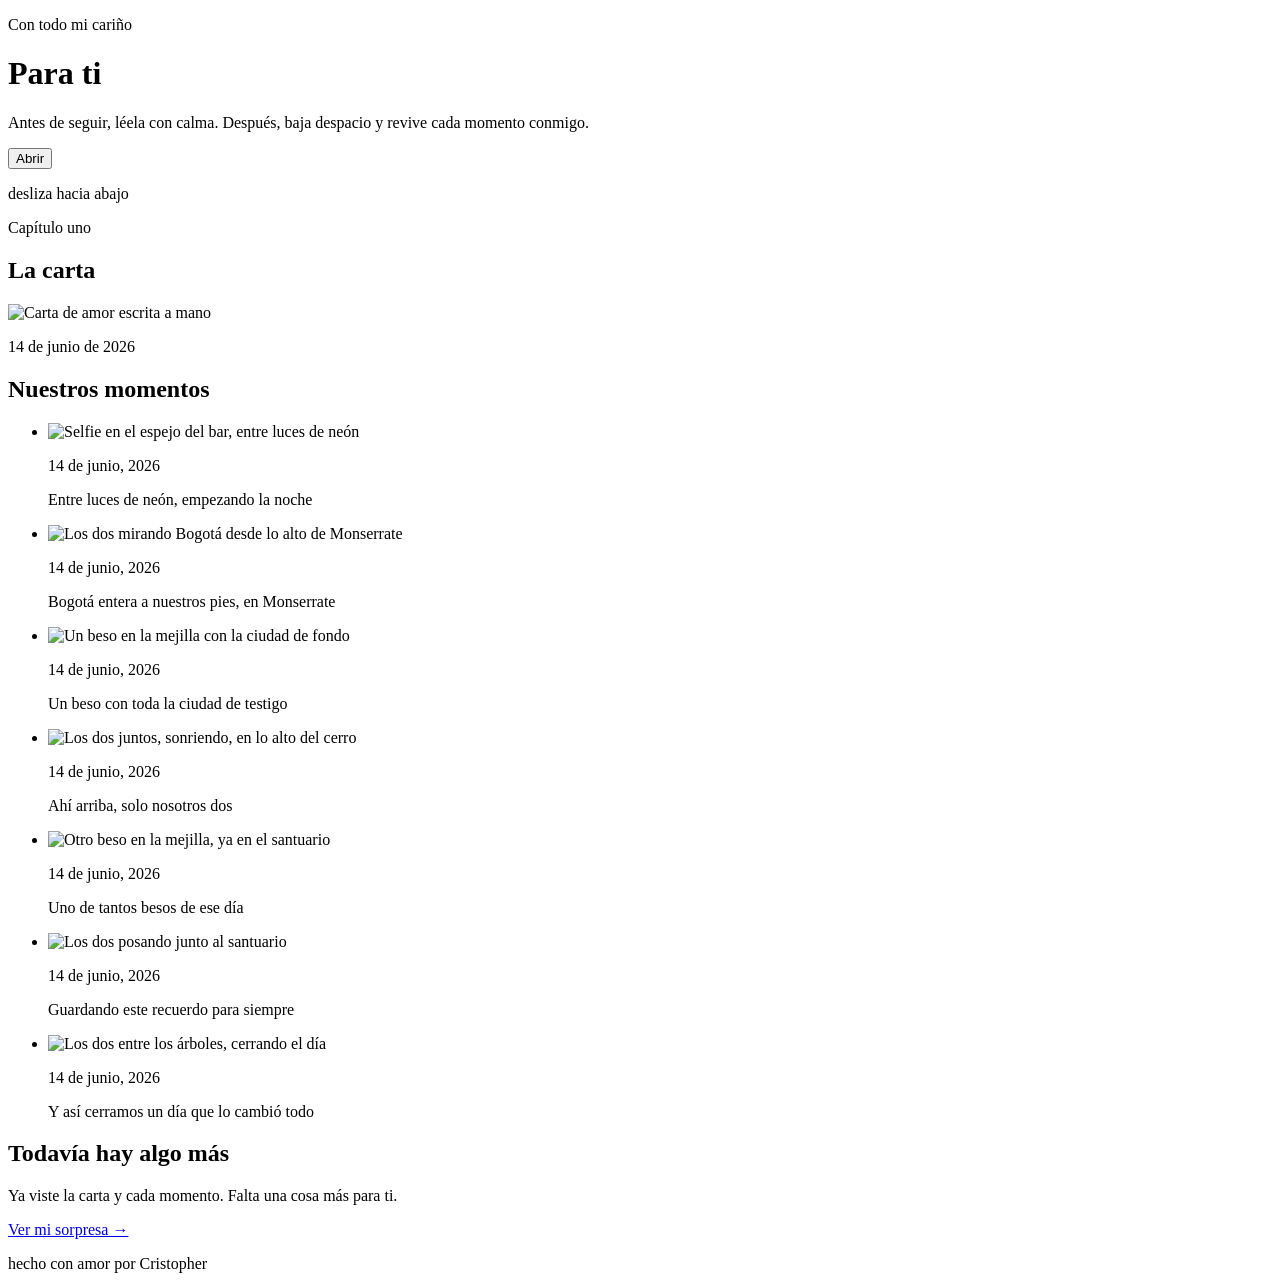
==== index.html @ 02b0ef3d "Add files via upload" ====
<!DOCTYPE html>
<html lang="es">
<head>
<meta charset="UTF-8">
<meta name="viewport" content="width=device-width, initial-scale=1.0">
<title>Para ti</title>
<meta name="description" content="Una carta y nuestros momentos, guardados para ti.">
<link rel="stylesheet" href="css/style.css">
</head>
<body>

  <header class="hero">
    <p class="hero__eyebrow">Con todo mi cariño</p>
    <h1 class="hero__title">Para ti</h1>
    <p class="hero__subtitle">Antes de seguir, léela con calma. Después, baja despacio y revive cada momento conmigo.</p>
    <button class="seal" id="openSeal" aria-label="Abrir la carta">
      <span>Abrir</span>
    </button>
    <p class="scroll-hint">desliza hacia abajo</p>
  </header>

  <main>
    <section class="letter" id="carta">
      <div class="container">
        <div class="section-head">
          <p class="section-head__eyebrow">Capítulo uno</p>
          <h2 class="section-head__title">La carta</h2>
        </div>
        <div class="letter__frame">
          <span class="tape tape--tl" aria-hidden="true"></span>
          <span class="tape tape--tr" aria-hidden="true"></span>
          <img src="images/carta.png" alt="Carta de amor escrita a mano">
        </div>
      </div>
    </section>

    <section class="timeline" id="momentos">
      <div class="container">
        <div class="section-head">
          <p class="section-head__eyebrow">14 de junio de 2026</p>
          <h2 class="section-head__title">Nuestros momentos</h2>
        </div>

        <div style="position:relative;">
          <div class="timeline__spine" aria-hidden="true"></div>
          <ul class="timeline__list" id="timelineList">
            <li class="moment"><span class="moment__pin"></span>
              <div class="moment__card">
                <img src="images/momento-01.jpg" alt="Selfie en el espejo del bar, entre luces de neón">
                <div class="moment__meta">
                  <p class="moment__date">14 de junio, 2026</p>
                  <p class="moment__caption">Entre luces de neón, empezando la noche</p>
                </div>
              </div>
            </li>
            <li class="moment"><span class="moment__pin"></span>
              <div class="moment__card">
                <img src="images/momento-02.jpg" alt="Los dos mirando Bogotá desde lo alto de Monserrate">
                <div class="moment__meta">
                  <p class="moment__date">14 de junio, 2026</p>
                  <p class="moment__caption">Bogotá entera a nuestros pies, en Monserrate</p>
                </div>
              </div>
            </li>
            <li class="moment"><span class="moment__pin"></span>
              <div class="moment__card">
                <img src="images/momento-03.jpg" alt="Un beso en la mejilla con la ciudad de fondo">
                <div class="moment__meta">
                  <p class="moment__date">14 de junio, 2026</p>
                  <p class="moment__caption">Un beso con toda la ciudad de testigo</p>
                </div>
              </div>
            </li>
            <li class="moment"><span class="moment__pin"></span>
              <div class="moment__card">
                <img src="images/momento-04.jpg" alt="Los dos juntos, sonriendo, en lo alto del cerro">
                <div class="moment__meta">
                  <p class="moment__date">14 de junio, 2026</p>
                  <p class="moment__caption">Ahí arriba, solo nosotros dos</p>
                </div>
              </div>
            </li>
            <li class="moment"><span class="moment__pin"></span>
              <div class="moment__card">
                <img src="images/momento-05.jpg" alt="Otro beso en la mejilla, ya en el santuario">
                <div class="moment__meta">
                  <p class="moment__date">14 de junio, 2026</p>
                  <p class="moment__caption">Uno de tantos besos de ese día</p>
                </div>
              </div>
            </li>
            <li class="moment"><span class="moment__pin"></span>
              <div class="moment__card">
                <img src="images/momento-06.jpg" alt="Los dos posando junto al santuario">
                <div class="moment__meta">
                  <p class="moment__date">14 de junio, 2026</p>
                  <p class="moment__caption">Guardando este recuerdo para siempre</p>
                </div>
              </div>
            </li>
            <li class="moment"><span class="moment__pin"></span>
              <div class="moment__card">
                <img src="images/momento-07.jpg" alt="Los dos entre los árboles, cerrando el día">
                <div class="moment__meta">
                  <p class="moment__date">14 de junio, 2026</p>
                  <p class="moment__caption">Y así cerramos un día que lo cambió todo</p>
                </div>
              </div>
            </li>
          </ul>
        </div>
      </div>
    </section>

    <section class="finale">
      <div class="container">
        <h2 class="finale__title">Todavía hay algo más</h2>
        <p class="finale__text">Ya viste la carta y cada momento. Falta una cosa más para ti.</p>
        <a href="sorpresa.html" class="btn-primary" id="finaleBtn">Ver mi sorpresa →</a>
        <p class="finale__hint" id="finaleHint"></p>
      </div>
    </section>
  </main>

  <footer>hecho con amor por Cristopher</footer>

  <script src="js/script.js"></script>
</body>
</html>
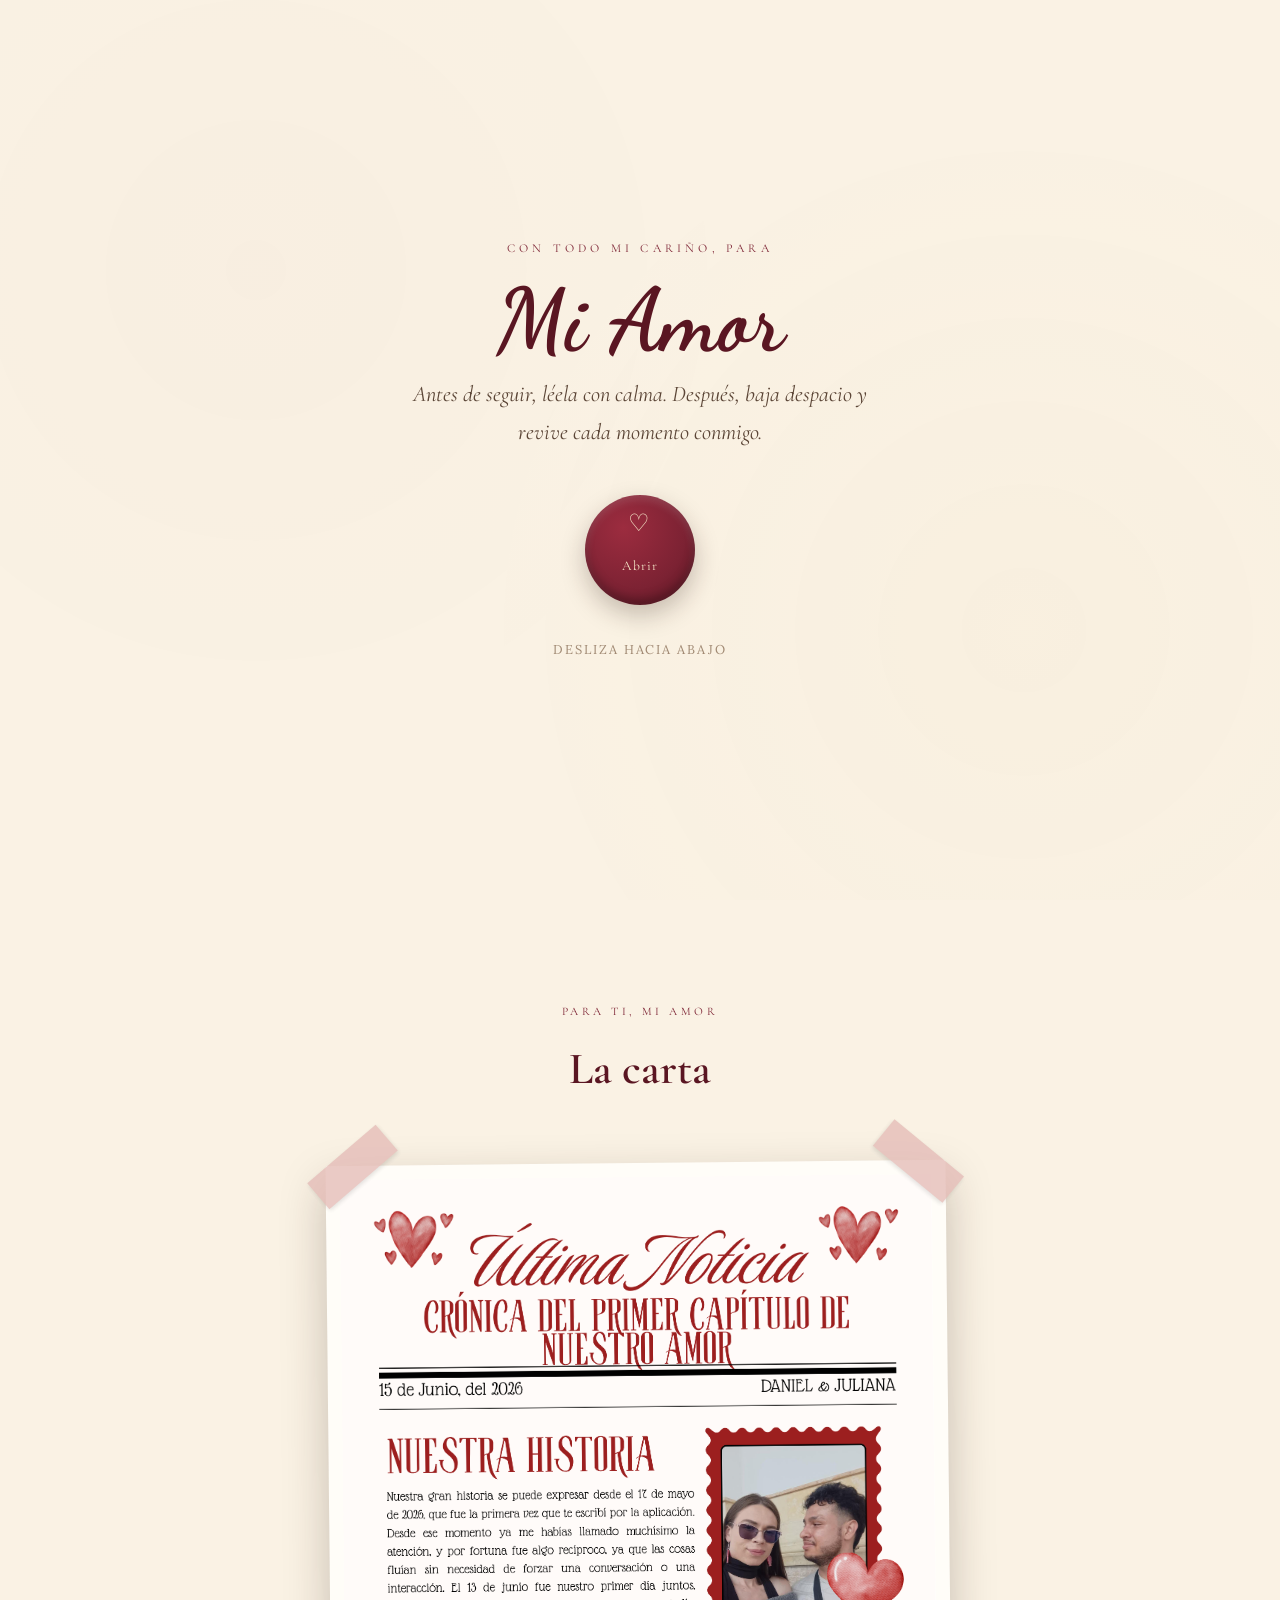
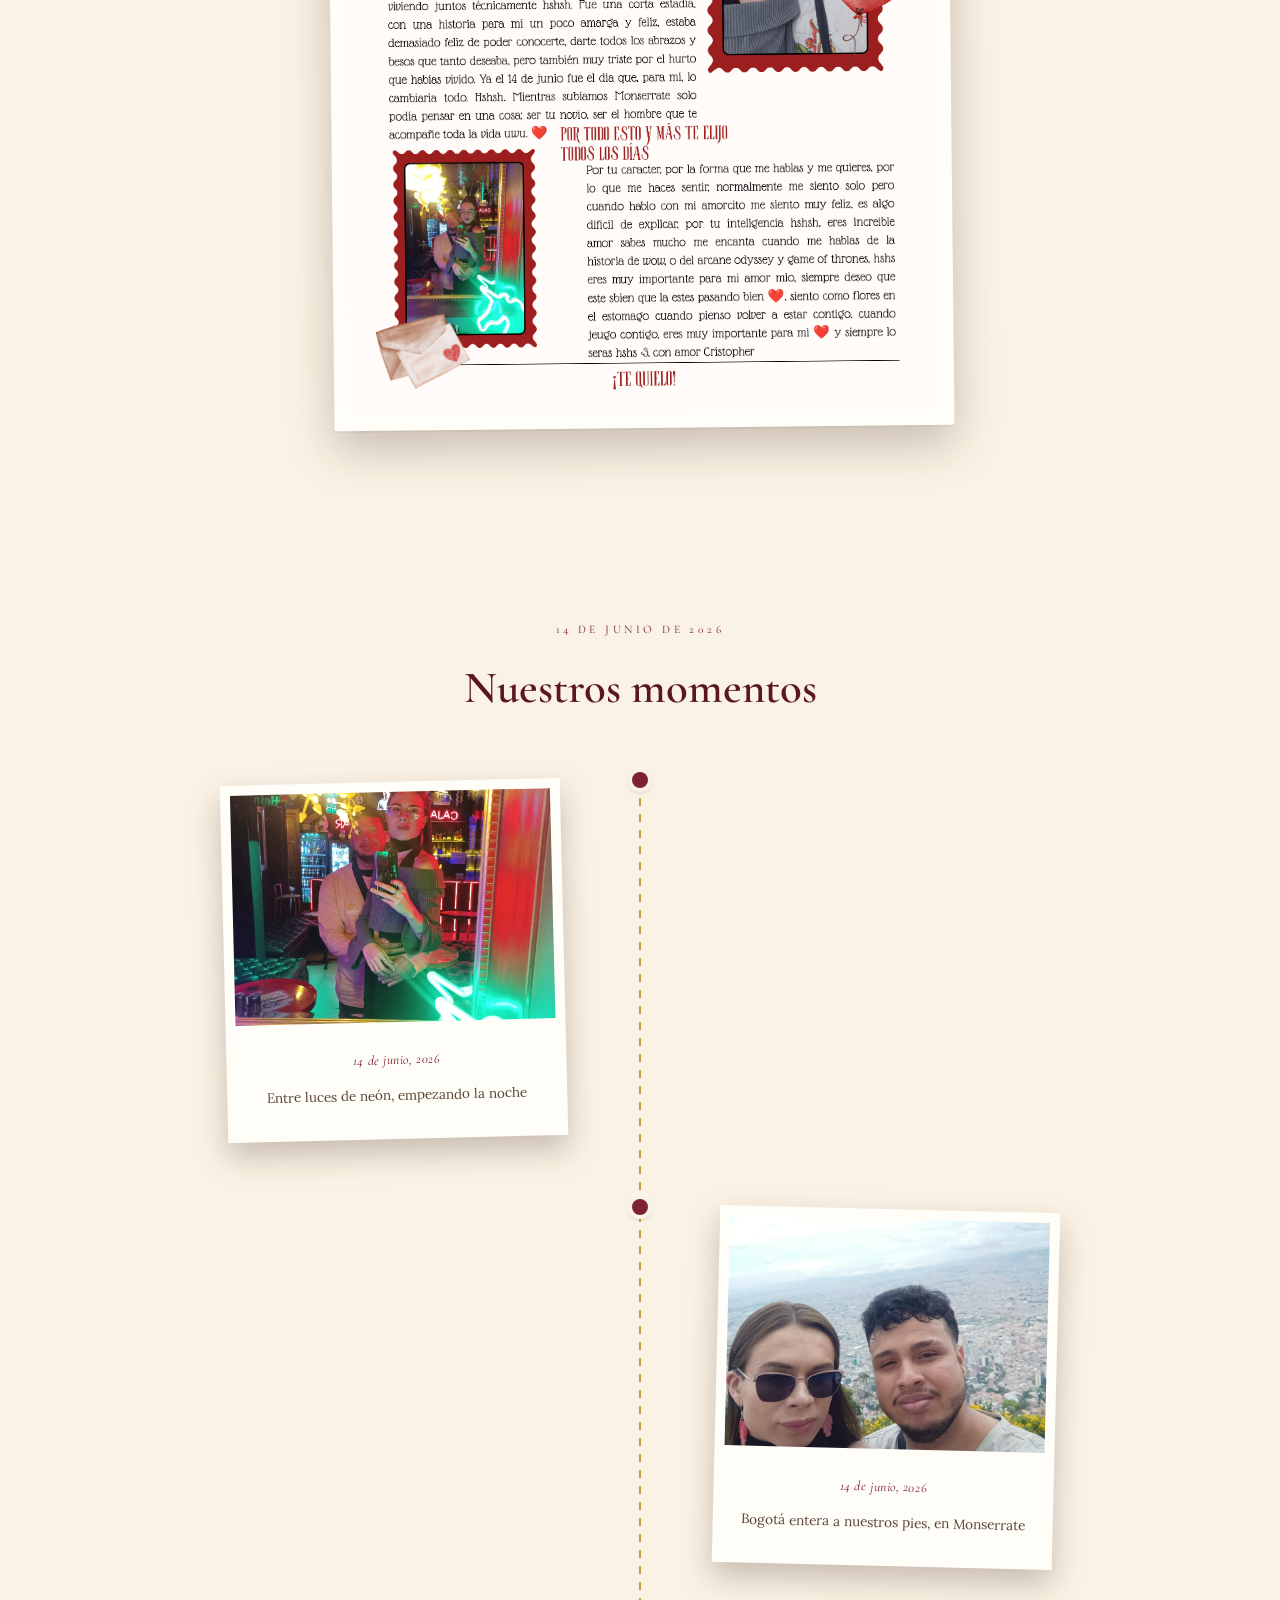
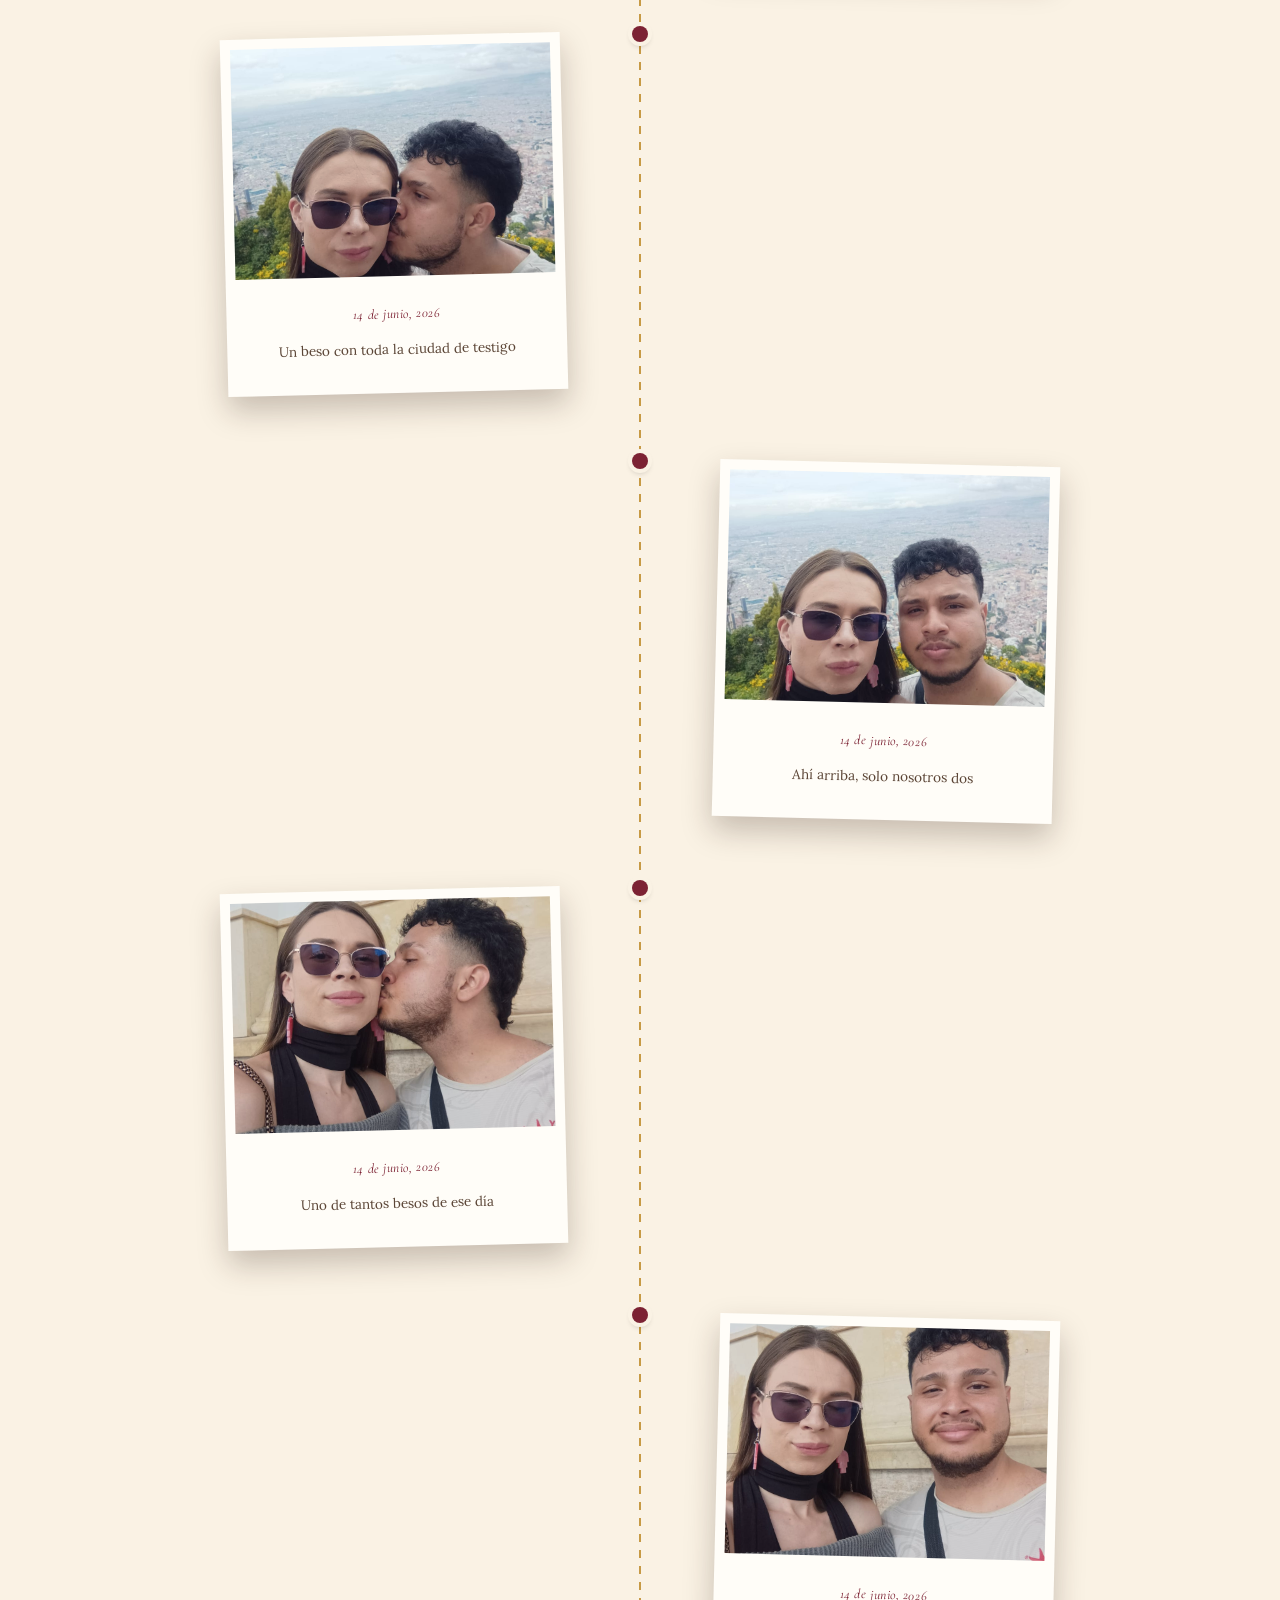
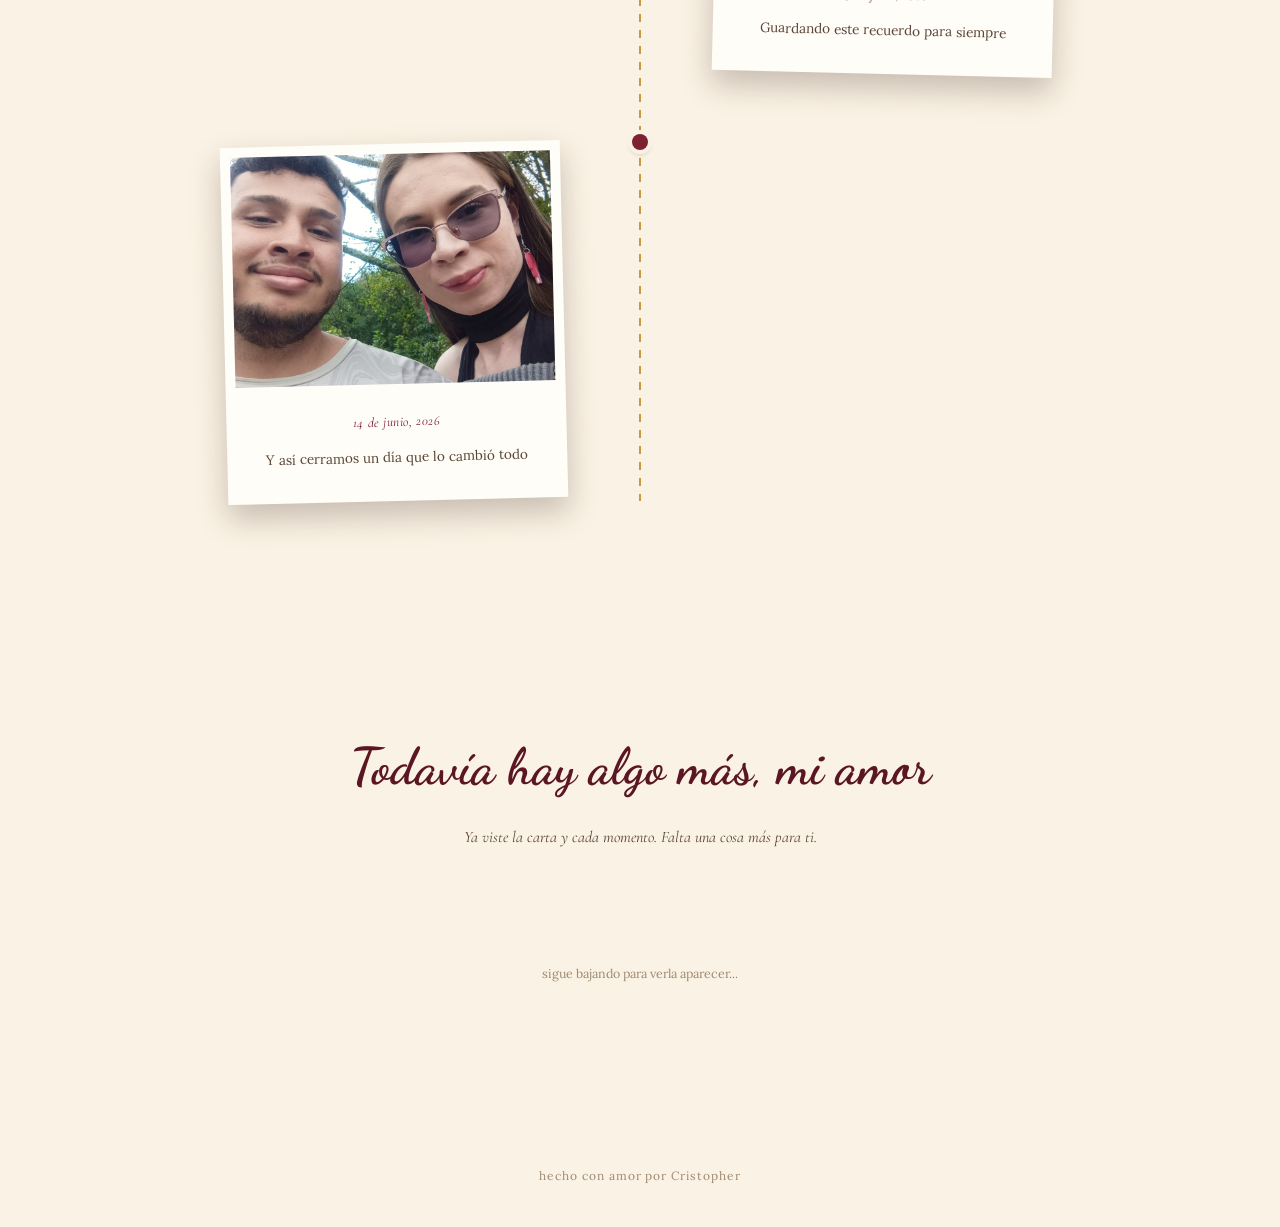
==== commit 395b5889: "Add files via upload" ====
--- a/index.html
+++ b/index.html
@@ -3,15 +3,15 @@
 <head>
 <meta charset="UTF-8">
 <meta name="viewport" content="width=device-width, initial-scale=1.0">
-<title>Para ti</title>
-<meta name="description" content="Una carta y nuestros momentos, guardados para ti.">
+<title>Para mi amor</title>
+<meta name="description" content="Una carta y nuestros momentos, guardados para mi amor.">
 <link rel="stylesheet" href="css/style.css">
 </head>
 <body>
 
   <header class="hero">
-    <p class="hero__eyebrow">Con todo mi cariño</p>
-    <h1 class="hero__title">Para ti</h1>
+    <p class="hero__eyebrow">Con todo mi cariño, para</p>
+    <h1 class="hero__title">Mi Amor</h1>
     <p class="hero__subtitle">Antes de seguir, léela con calma. Después, baja despacio y revive cada momento conmigo.</p>
     <button class="seal" id="openSeal" aria-label="Abrir la carta">
       <span>Abrir</span>
@@ -23,7 +23,7 @@
     <section class="letter" id="carta">
       <div class="container">
         <div class="section-head">
-          <p class="section-head__eyebrow">Capítulo uno</p>
+          <p class="section-head__eyebrow">Para ti, mi amor</p>
           <h2 class="section-head__title">La carta</h2>
         </div>
         <div class="letter__frame">
@@ -114,7 +114,7 @@
 
     <section class="finale">
       <div class="container">
-        <h2 class="finale__title">Todavía hay algo más</h2>
+        <h2 class="finale__title">Todavía hay algo más, mi amor</h2>
         <p class="finale__text">Ya viste la carta y cada momento. Falta una cosa más para ti.</p>
         <a href="sorpresa.html" class="btn-primary" id="finaleBtn">Ver mi sorpresa →</a>
         <p class="finale__hint" id="finaleHint"></p>
--- a/css/style.css
+++ b/css/style.css
@@ -0,0 +1,368 @@
+@import url('https://fonts.googleapis.com/css2?family=Cormorant+Garamond:ital,wght@0,400;0,500;0,600;1,400&family=Dancing+Script:wght@500;700&family=Lora:ital,wght@0,400;0,500;1,400&display=swap');
+
+:root{
+  --cream: #FAF2E4;
+  --paper: #FFFDF8;
+  --ink: #2E1B14;
+  --burgundy: #7C2233;
+  --burgundy-dark: #5A1622;
+  --gold: #C79A45;
+  --rose-tape: #E3B9B4;
+  --shadow: rgba(46, 27, 20, 0.25);
+  --max-w: 880px;
+}
+
+*{ box-sizing: border-box; }
+
+html{ scroll-behavior: smooth; }
+
+@media (prefers-reduced-motion: reduce){
+  html{ scroll-behavior: auto; }
+  *{ animation-duration: 0.001ms !important; animation-iteration-count: 1 !important; transition-duration: 0.001ms !important; }
+}
+
+body{
+  margin:0;
+  background:
+    radial-gradient(1200px 600px at 50% -10%, #fffaf0 0%, var(--cream) 55%),
+    var(--cream);
+  color: var(--ink);
+  font-family: 'Lora', serif;
+  line-height: 1.7;
+  -webkit-font-smoothing: antialiased;
+}
+
+a{ color: inherit; }
+
+.container{
+  max-width: var(--max-w);
+  margin: 0 auto;
+  padding: 0 24px;
+}
+
+/* ---------- Textura de fondo tipo papel ---------- */
+body::before{
+  content:"";
+  position: fixed;
+  inset:0;
+  pointer-events:none;
+  z-index: 0;
+  opacity: 0.5;
+  background-image:
+    radial-gradient(circle at 20% 30%, rgba(124,34,51,0.03) 0, transparent 40%),
+    radial-gradient(circle at 80% 70%, rgba(199,154,69,0.05) 0, transparent 45%);
+}
+
+/* ---------- HERO ---------- */
+.hero{
+  min-height: 100svh;
+  display:flex;
+  flex-direction:column;
+  align-items:center;
+  justify-content:center;
+  text-align:center;
+  position: relative;
+  padding: 40px 24px;
+}
+
+.hero__eyebrow{
+  font-family:'Cormorant Garamond', serif;
+  letter-spacing:.35em;
+  text-transform:uppercase;
+  font-size: 0.75rem;
+  color: var(--burgundy);
+  margin-bottom: 18px;
+}
+
+.hero__title{
+  font-family:'Dancing Script', cursive;
+  font-weight:700;
+  font-size: clamp(2.8rem, 9vw, 5.5rem);
+  color: var(--burgundy-dark);
+  margin: 0 0 10px;
+  line-height: 1;
+}
+
+.hero__subtitle{
+  font-family:'Cormorant Garamond', serif;
+  font-style: italic;
+  font-size: clamp(1.1rem, 2.5vw, 1.4rem);
+  color: #5b4536;
+  max-width: 480px;
+  margin: 0 0 44px;
+}
+
+/* Sello de cera */
+.seal{
+  --size: 110px;
+  width: var(--size);
+  height: var(--size);
+  border-radius: 50%;
+  border: none;
+  cursor: pointer;
+  background: radial-gradient(circle at 35% 30%, #9c2c3f, var(--burgundy) 60%, var(--burgundy-dark) 100%);
+  box-shadow: 0 10px 24px var(--shadow), inset 0 -6px 10px rgba(0,0,0,0.25), inset 0 4px 8px rgba(255,255,255,0.15);
+  color: #f6e6c8;
+  font-family:'Cormorant Garamond', serif;
+  font-size: 0.85rem;
+  letter-spacing: .08em;
+  display:flex;
+  align-items:center;
+  justify-content:center;
+  position:relative;
+  transition: transform .25s ease, box-shadow .25s ease;
+  animation: floatSeal 4s ease-in-out infinite;
+}
+.seal:hover{ transform: scale(1.06); box-shadow: 0 14px 30px var(--shadow), inset 0 -6px 10px rgba(0,0,0,0.25); }
+.seal:active{ transform: scale(0.97); }
+.seal::before{
+  content:"♡";
+  position:absolute;
+  top:14px;
+  font-size: 1.5rem;
+  color:#f6e6c8;
+}
+.seal span{ margin-top: 30px; }
+
+@keyframes floatSeal{
+  0%,100%{ transform: translateY(0); }
+  50%{ transform: translateY(-6px); }
+}
+
+.scroll-hint{
+  margin-top: 34px;
+  font-size: 0.8rem;
+  letter-spacing:.15em;
+  text-transform:uppercase;
+  color:#8a6f57;
+  opacity: .8;
+}
+
+/* ---------- SECCIONES GENERALES ---------- */
+section{
+  position: relative;
+  z-index: 1;
+  padding: 90px 0;
+}
+
+.section-head{
+  text-align:center;
+  margin-bottom: 56px;
+}
+
+.section-head__eyebrow{
+  font-family:'Cormorant Garamond', serif;
+  letter-spacing:.3em;
+  text-transform: uppercase;
+  font-size: 0.72rem;
+  color: var(--burgundy);
+  margin-bottom: 10px;
+}
+
+.section-head__title{
+  font-family:'Cormorant Garamond', serif;
+  font-weight:600;
+  font-size: clamp(2rem, 5vw, 2.8rem);
+  color: var(--burgundy-dark);
+  margin:0;
+}
+
+/* ---------- CARTA ---------- */
+.letter{
+  display:flex;
+  justify-content:center;
+}
+
+.letter__frame{
+  position: relative;
+  max-width: 620px;
+  width: 100%;
+  background: var(--paper);
+  padding: 14px;
+  border-radius: 2px;
+  box-shadow: 0 18px 45px var(--shadow), 0 2px 0 rgba(0,0,0,0.04);
+  transform: rotate(-0.6deg);
+}
+
+.letter__frame img{
+  display:block;
+  width:100%;
+  height:auto;
+  border-radius: 1px;
+}
+
+.tape{
+  position:absolute;
+  width: 90px;
+  height: 34px;
+  background: var(--rose-tape);
+  opacity: .75;
+  box-shadow: 0 2px 4px rgba(0,0,0,0.15);
+}
+.tape--tl{ top:-16px; left: -18px; transform: rotate(-40deg); }
+.tape--tr{ top:-16px; right: -18px; transform: rotate(40deg); }
+
+/* ---------- TIMELINE ---------- */
+.timeline{
+  position:relative;
+}
+
+.timeline__spine{
+  position:absolute;
+  left:50%;
+  top:0;
+  bottom:0;
+  width:2px;
+  background: repeating-linear-gradient(to bottom, var(--gold) 0 8px, transparent 8px 16px);
+  transform: translateX(-50%);
+}
+
+.timeline__list{
+  list-style:none;
+  margin:0;
+  padding:0;
+  display:flex;
+  flex-direction:column;
+  gap: 70px;
+}
+
+.moment{
+  position:relative;
+  width: 100%;
+  display:flex;
+}
+.moment:nth-child(odd){ justify-content:flex-start; }
+.moment:nth-child(even){ justify-content:flex-end; }
+
+.moment__card{
+  width: min(340px, 44vw);
+  background: var(--paper);
+  padding: 10px 10px 18px;
+  box-shadow: 0 14px 30px var(--shadow);
+  opacity: 0;
+  transform: translateY(30px);
+  transition: opacity .7s ease, transform .7s ease;
+}
+.moment:nth-child(odd) .moment__card{ transform: translateY(30px) rotate(-2deg); }
+.moment:nth-child(even) .moment__card{ transform: translateY(30px) rotate(2deg); }
+.moment.in-view .moment__card{ opacity:1; transform: translateY(0) rotate(var(--r,-1.2deg)); }
+.moment:nth-child(odd).in-view .moment__card{ --r: -1.4deg; }
+.moment:nth-child(even).in-view .moment__card{ --r: 1.4deg; }
+
+.moment__card img{
+  display:block;
+  width:100%;
+  height: 230px;
+  object-fit: cover;
+  filter: sepia(6%) saturate(105%);
+}
+
+.moment__meta{
+  padding: 12px 6px 0;
+  text-align:center;
+}
+
+.moment__date{
+  font-family:'Cormorant Garamond', serif;
+  font-style: italic;
+  color: var(--burgundy);
+  font-size: 0.85rem;
+  letter-spacing:.04em;
+}
+
+.moment__caption{
+  font-size: 0.85rem;
+  color:#5b4536;
+  margin-top:4px;
+}
+
+.moment__pin{
+  position:absolute;
+  top:-10px;
+  left:50%;
+  transform: translateX(-50%);
+  width:16px; height:16px;
+  border-radius:50%;
+  background: var(--burgundy);
+  box-shadow: 0 0 0 4px var(--cream), 0 3px 6px rgba(0,0,0,.3);
+  z-index:2;
+}
+
+/* ---------- CIERRE / CTA ---------- */
+.finale{
+  text-align:center;
+  padding-bottom: 140px;
+}
+
+.finale__title{
+  font-family:'Dancing Script', cursive;
+  font-size: clamp(2.2rem, 6vw, 3.2rem);
+  color: var(--burgundy-dark);
+  margin-bottom: 14px;
+}
+
+.finale__text{
+  font-family:'Cormorant Garamond', serif;
+  font-style: italic;
+  color:#5b4536;
+  max-width: 460px;
+  margin: 0 auto 36px;
+}
+
+.btn-primary{
+  display:inline-flex;
+  align-items:center;
+  gap:10px;
+  background: var(--burgundy);
+  color: #fbeedd;
+  text-decoration:none;
+  font-family:'Cormorant Garamond', serif;
+  letter-spacing:.06em;
+  text-transform:uppercase;
+  font-size: 0.85rem;
+  padding: 16px 34px;
+  border-radius: 999px;
+  box-shadow: 0 14px 28px var(--shadow);
+  border: 1px solid rgba(255,255,255,0.15);
+  transition: transform .2s ease, box-shadow .2s ease;
+  opacity: 0;
+  pointer-events:none;
+  transform: translateY(14px);
+}
+.btn-primary.show{
+  opacity: 1;
+  pointer-events:auto;
+  transform: translateY(0);
+  transition: opacity .8s ease, transform .8s ease;
+}
+.btn-primary:hover{ transform: translateY(-3px); box-shadow: 0 18px 34px var(--shadow); }
+
+.finale__hint{
+  margin-top: 18px;
+  font-size: 0.78rem;
+  color:#a08a72;
+  min-height: 1.2em;
+}
+
+footer{
+  text-align:center;
+  padding: 30px 0 40px;
+  font-size: 0.75rem;
+  color:#a08a72;
+  letter-spacing:.08em;
+}
+
+/* ---------- RESPONSIVE ---------- */
+@media (max-width: 640px){
+  .moment__card{ width: 78vw; }
+  .timeline__spine{ left: 18px; }
+  .moment{ justify-content:flex-start !important; padding-left: 34px; }
+  .moment__pin{ left: 18px; }
+  .letter__frame{ margin: 0 8px; }
+}
+
+/* Foco visible para accesibilidad */
+a:focus-visible, button:focus-visible{
+  outline: 2px solid var(--gold);
+  outline-offset: 3px;
+}
